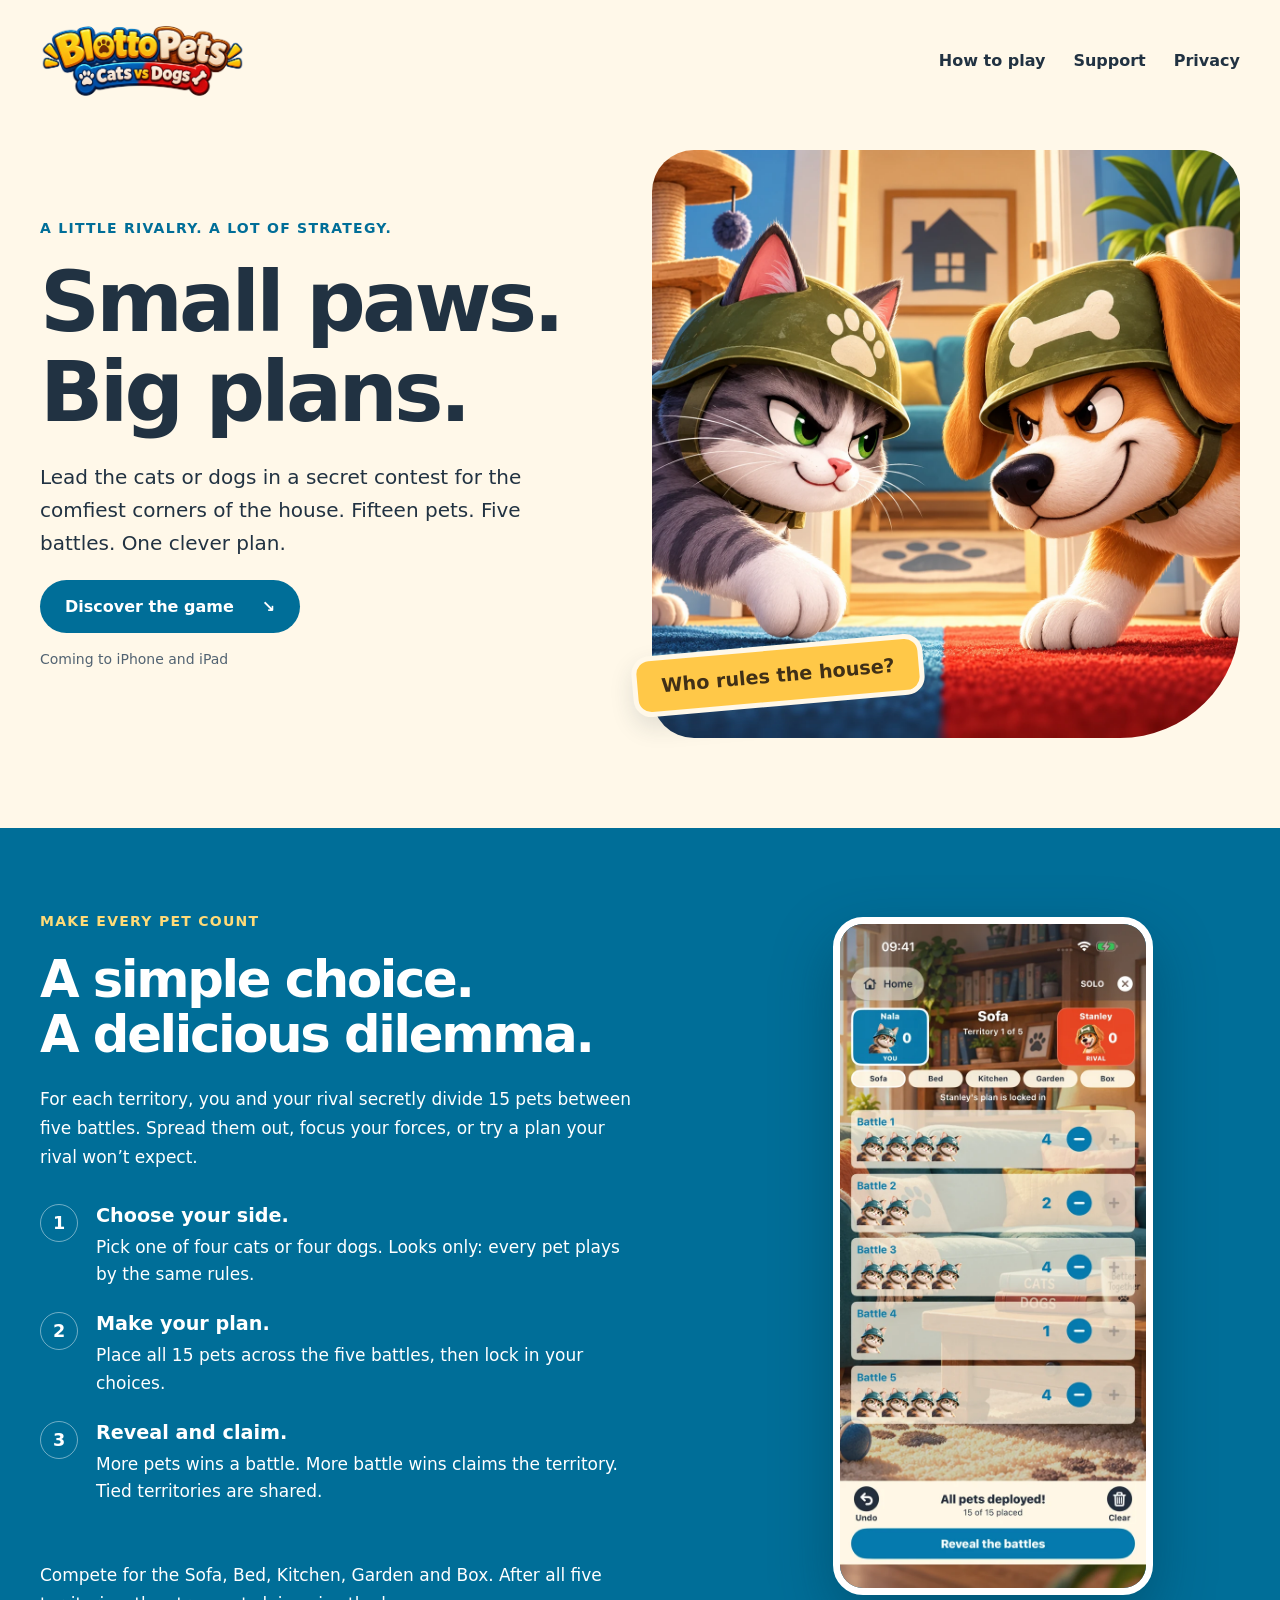
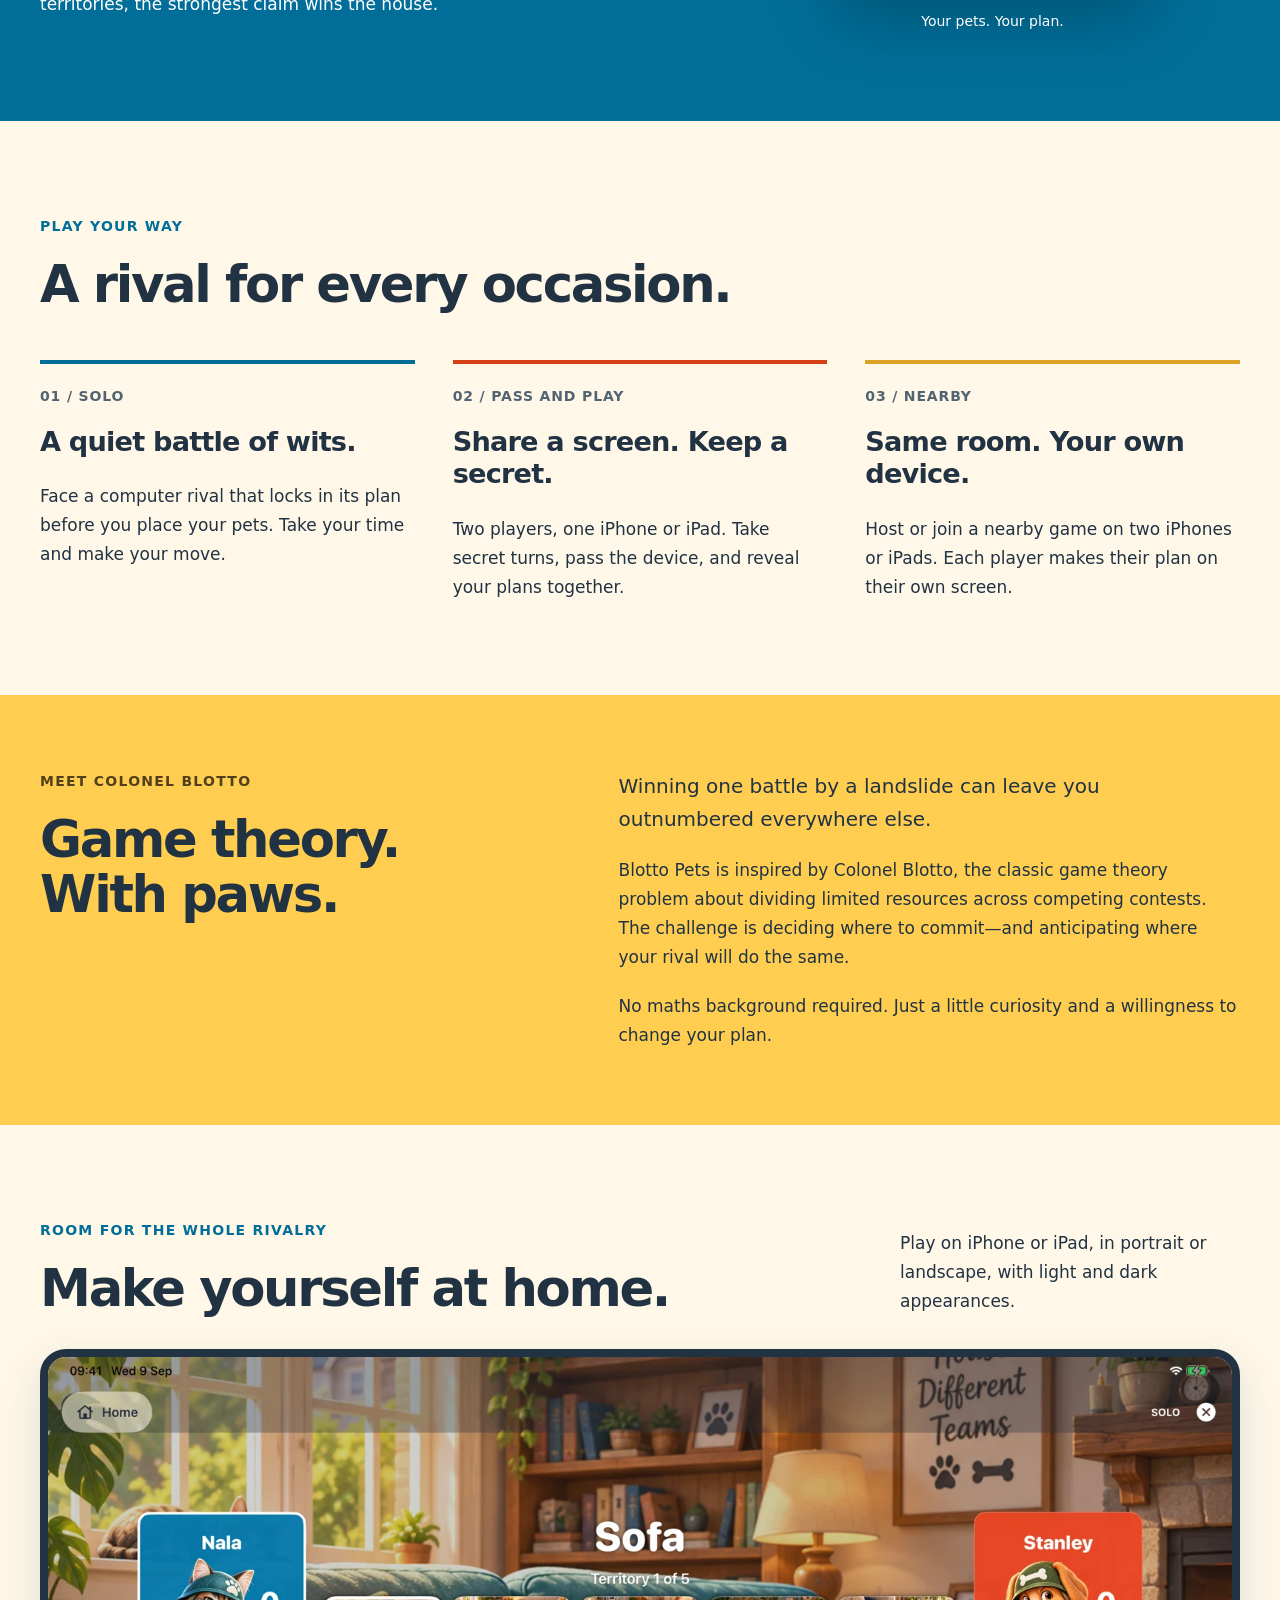
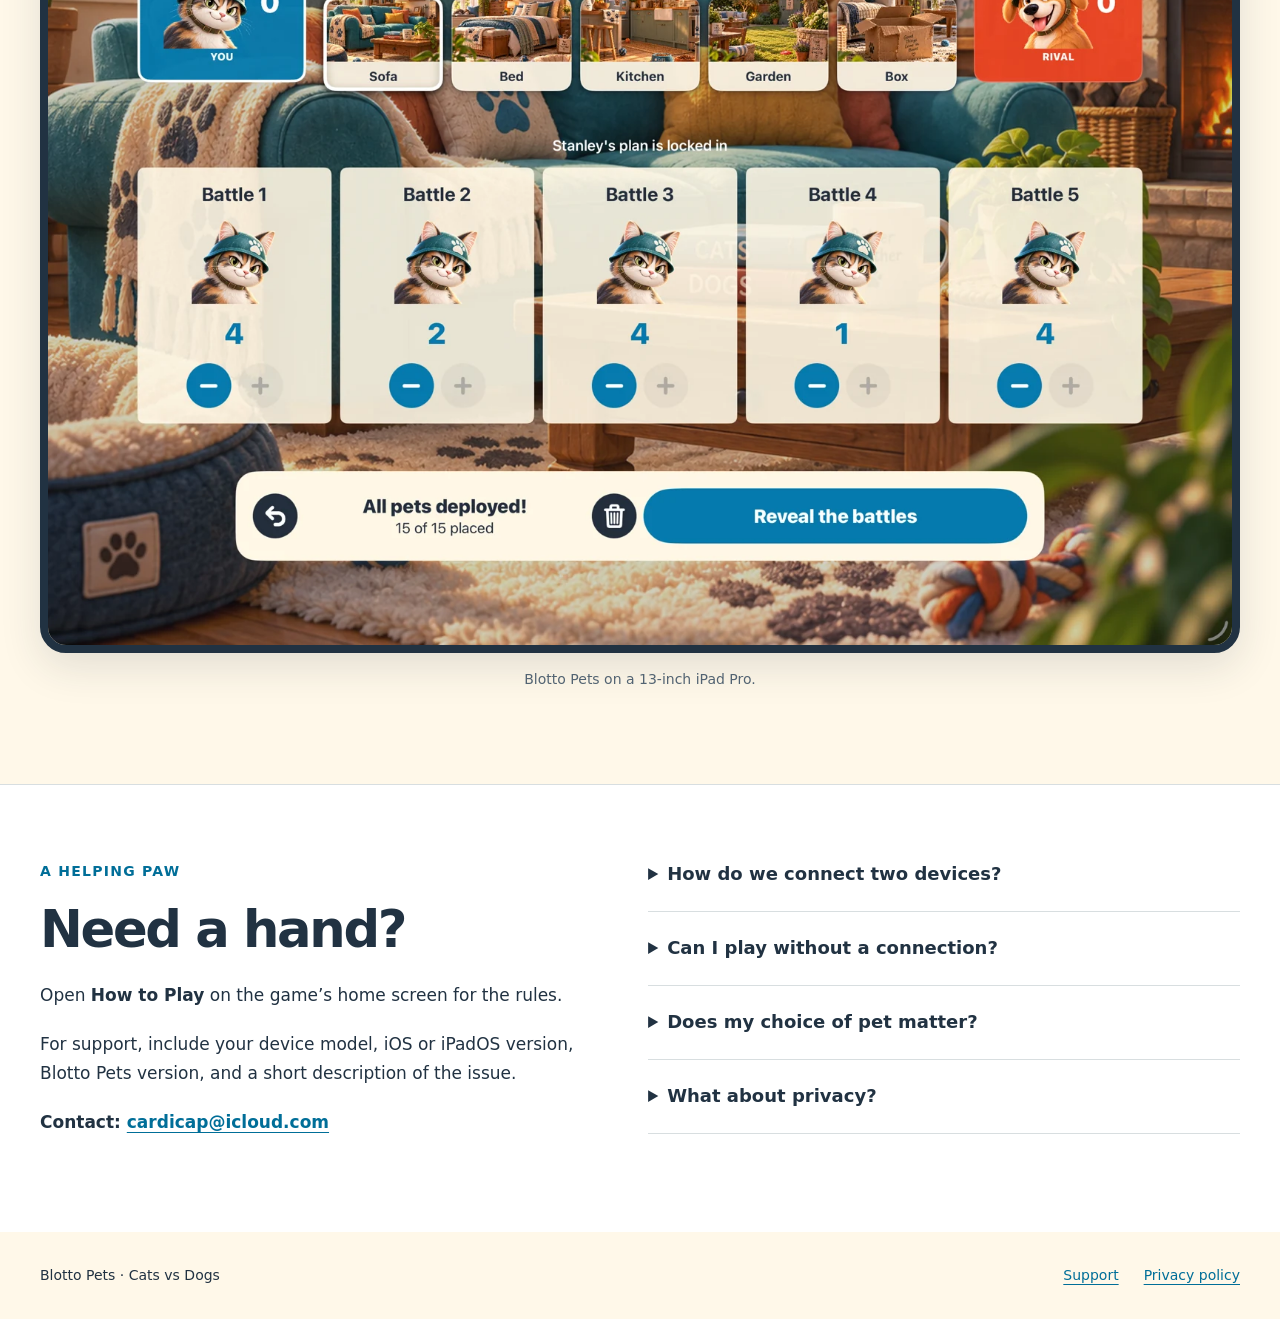
==== index.html @ 14a6a17f "Add files via upload" ====
<!doctype html>
<html lang="en-GB">
<head>
<meta charset="utf-8">
<meta name="viewport" content="width=device-width, initial-scale=1">
<meta name="theme-color" content="#006e98">
<title>Blotto Pets — Small paws. Big plans.</title>
<meta name="description" content="A playful cats-versus-dogs strategy game inspired by Colonel Blotto. Play solo, pass-and-play or with a nearby friend on iPhone and iPad.">
<link rel="icon" type="image/png" href="assets/favicon.png">
<link rel="apple-touch-icon" href="assets/apple-touch-icon.png">
<link rel="stylesheet" href="assets/styles.css">
</head>
<body>
<a class="skip" href="#main">Skip to content</a>
<header class="site-header wrap">
<a class="brand" href="index.html" aria-label="Blotto Pets home"><img src="assets/logo.webp" alt="Blotto Pets: Cats vs Dogs" width="900" height="450"></a>
<nav aria-label="Main navigation"><a href="index.html#how-to-play">How to play</a><a href="index.html#support">Support</a><a href="privacy.html" >Privacy</a></nav>
</header>
<main id="main">
<section class="hero wrap" aria-labelledby="hero-title">
<div class="hero-copy"><p class="eyebrow">A little rivalry. A lot of strategy.</p><h1 id="hero-title">Small paws.<br>Big plans.</h1><p class="intro">Lead the cats or dogs in a secret contest for the comfiest corners of the house. Fifteen pets. Five battles. One clever plan.</p><a class="button" href="#how-to-play">Discover the game <span aria-hidden="true">↘</span></a><p class="availability">Coming to iPhone and iPad</p><!-- Replace availability text with a real App Store link after release. --></div>
<div class="hero-art"><img src="assets/cats-vs-dogs.webp" alt="A cat and dog face off in their colourful shared home." width="1254" height="1254" fetchpriority="high"><span class="art-label">Who rules the house?</span></div>
</section>
<section class="rules-section" id="how-to-play" aria-labelledby="rules-title"><div class="wrap rules-layout"><div><p class="eyebrow">Make every pet count</p><h2 id="rules-title">A simple choice.<br>A delicious dilemma.</h2><p>For each territory, you and your rival secretly divide 15 pets between five battles. Spread them out, focus your forces, or try a plan your rival won’t expect.</p><ol class="steps"><li><strong>Choose your side.</strong><span>Pick one of four cats or four dogs. Looks only: every pet plays by the same rules.</span></li><li><strong>Make your plan.</strong><span>Place all 15 pets across the five battles, then lock in your choices.</span></li><li><strong>Reveal and claim.</strong><span>More pets wins a battle. More battle wins claims the territory. Tied territories are shared.</span></li></ol><p>Compete for the Sofa, Bed, Kitchen, Garden and Box. After all five territories, the strongest claim wins the house.</p></div><figure class="phone-shot"><img src="assets/iphone-gameplay.webp" alt="Blotto Pets on iPhone: Nala’s 15 cats are divided between five battles for the Sofa." width="660" height="1434" loading="lazy"><figcaption>Your pets. Your plan.</figcaption></figure></div></section>
<section class="wrap modes-section" aria-labelledby="modes-title"><p class="eyebrow">Play your way</p><h2 id="modes-title">A rival for every occasion.</h2><div class="modes"><article><span class="mode-number">01 / SOLO</span><h3>A quiet battle of wits.</h3><p>Face a computer rival that locks in its plan before you place your pets. Take your time and make your move.</p></article><article><span class="mode-number">02 / PASS AND PLAY</span><h3>Share a screen. Keep a secret.</h3><p>Two players, one iPhone or iPad. Take secret turns, pass the device, and reveal your plans together.</p></article><article><span class="mode-number">03 / NEARBY</span><h3>Same room. Your own device.</h3><p>Host or join a nearby game on two iPhones or iPads. Each player makes their plan on their own screen.</p></article></div></section>
<section class="theory-section"><div class="wrap theory-layout"><div><p class="eyebrow">Meet Colonel Blotto</p><h2>Game theory.<br>With paws.</h2></div><div><p class="intro">Winning one battle by a landslide can leave you outnumbered everywhere else.</p><p>Blotto Pets is inspired by Colonel Blotto, the classic game theory problem about dividing limited resources across competing contests. The challenge is deciding where to commit—and anticipating where your rival will do the same.</p><p>No maths background required. Just a little curiosity and a willingness to change your plan.</p></div></div></section>
<section class="wrap tablet-section" aria-labelledby="tablet-title"><div class="section-heading"><div><p class="eyebrow">Room for the whole rivalry</p><h2 id="tablet-title">Make yourself at home.</h2></div><p>Play on iPhone or iPad, in portrait or landscape, with light and dark appearances.</p></div><figure><img class="tablet-shot" src="assets/ipad-gameplay.webp" alt="Landscape iPad gameplay showing all five battles, the room map, and both pets’ scores." width="1600" height="1200" loading="lazy"><figcaption>Blotto Pets on a 13-inch iPad Pro.</figcaption></figure></section>
<section class="support-section" id="support"><div class="wrap support-layout"><div><p class="eyebrow">A helping paw</p><h2>Need a hand?</h2><p>Open <strong>How to Play</strong> on the game’s home screen for the rules.</p><p>For support, include your device model, iOS or iPadOS version, Blotto Pets version, and a short description of the issue.</p><p class="contact">Contact: <a href="mailto:cardicap@icloud.com">cardicap@icloud.com</a></p></div><div class="faq"><details><summary>How do we connect two devices?</summary><p>Use the same version of Blotto Pets on both devices. Keep them nearby, enable Wi-Fi and Bluetooth, and allow local-network access when asked. One player chooses Host a game; the other chooses Join a game. Nearby play is not internet matchmaking.</p></details><details><summary>Can I play without a connection?</summary><p>Yes. Solo and pass-and-play work without an internet connection. Nearby multiplayer needs local connectivity between the two devices.</p></details><details><summary>Does my choice of pet matter?</summary><p>Choose your favourite. Pet appearances don’t change the rules or give a gameplay advantage.</p></details><details><summary>What about privacy?</summary><p>No account is needed. The app has no advertising or third-party analytics in this release. Read our <a href="privacy.html">privacy policy</a> for details about local saves and nearby multiplayer.</p></details></div></div></section>
</main>
<footer class="site-footer wrap"><p>Blotto Pets · Cats vs Dogs</p><div><a href="index.html#support">Support</a><a href="privacy.html">Privacy policy</a></div></footer>
</body></html>
---- assets/styles.css ----
:root{--ink:#213242;--blue:#006e98;--deep:#054967;--orange:#d64016;--cream:#fff8e9;--line:#d8dee0;--muted:#526372;--max:1200px;font-family:ui-rounded,"Arial Rounded MT Bold",system-ui,-apple-system,BlinkMacSystemFont,"Segoe UI",sans-serif;color:var(--ink);background:var(--cream);font-synthesis:none}*{box-sizing:border-box}html{scroll-behavior:smooth;scroll-padding-top:24px}body{margin:0}img{display:block;max-width:100%;height:auto}a{color:var(--blue);text-underline-offset:4px}a:hover{text-decoration-thickness:2px}a:focus-visible,summary:focus-visible{outline:3px solid var(--orange);outline-offset:6px;border-radius:3px}.wrap{width:min(var(--max),calc(100% - 64px));margin-inline:auto}.skip{position:absolute;left:16px;top:-100px;background:white;padding:12px;z-index:5}.skip:focus{top:12px}.site-header{display:flex;align-items:center;justify-content:space-between;gap:28px;min-height:120px}.brand{width:205px;flex-shrink:0}.site-header nav{display:flex;gap:28px;flex-wrap:wrap}.site-header nav a{text-decoration:none;color:var(--ink);font-weight:650;font-size:1rem}.site-header nav a[aria-current]{color:var(--blue);text-decoration:underline}.hero{display:grid;grid-template-columns:1fr 1.05fr;gap:52px;align-items:center;padding-block:30px 90px}.eyebrow{font-size:.875rem;font-weight:800;letter-spacing:.09em;text-transform:uppercase;color:var(--blue);margin:0 0 18px}h1,h2,h3{font-weight:850;letter-spacing:-.045em;line-height:1.07;margin:0 0 24px}h1{font-size:clamp(3.2rem,6.5vw,5.8rem)}h2{font-size:clamp(2.3rem,4vw,3.65rem)}h3{font-size:1.7rem;line-height:1.2;letter-spacing:-.03em}p{font-size:1.0625rem;line-height:1.7;margin:0 0 20px}.intro{font-size:1.25rem;line-height:1.65}.button{display:inline-flex;gap:28px;align-items:center;padding:17px 25px;border-radius:100px;background:var(--blue);color:white;text-decoration:none;font-weight:750;font-size:1rem}.button:hover{background:var(--deep)}.availability{font-size:.875rem;margin:15px 0 0;color:var(--muted)}.hero-art{position:relative;isolation:isolate}.hero-art>img{border-radius:42px 42px 120px 42px}.art-label{position:absolute;left:-20px;bottom:32px;transform:rotate(-5deg);background:#ffc848;border:5px solid var(--cream);padding:14px 24px;border-radius:18px;color:#403017;font-weight:800;font-size:1.2rem;box-shadow:0 10px 25px #21324222}.rules-section{background:var(--blue);color:white;padding:82px 0}.rules-section .eyebrow{color:#ffdb78}.rules-layout{display:grid;grid-template-columns:1.1fr .9fr;gap:100px;align-items:center}.rules-layout p{max-width:600px}.steps{padding:0;list-style:none;counter-reset:steps;margin:32px 0}.steps li{counter-increment:steps;position:relative;padding:0 0 24px 56px}.steps li:before{content:counter(steps);position:absolute;left:0;top:0;width:36px;height:36px;display:grid;place-items:center;border:1px solid #ffffff70;border-radius:50%;font-size:1.1rem;font-weight:800}.steps strong{display:block;font-size:1.2rem;margin-bottom:7px}.steps span{font-size:1.0625rem;line-height:1.6;display:block}.phone-shot{margin:0 auto;width:min(100%,320px)}.phone-shot img{border:7px solid #ffffff;border-radius:30px;box-shadow:0 24px 60px #00334466}.phone-shot figcaption{color:white;text-align:center}figcaption{font-size:.875rem;color:var(--muted);margin-top:16px;line-height:1.5}figure{margin:0}.modes-section{padding-block:94px}.modes{display:grid;grid-template-columns:repeat(3,1fr);gap:38px;margin-top:48px}.modes article{border-top:4px solid var(--blue);padding-top:24px}.modes article:nth-child(2){border-color:var(--orange)}.modes article:nth-child(3){border-color:#dda326}.mode-number{font-size:.875rem;font-weight:750;letter-spacing:.06em;display:block;margin-bottom:22px;color:var(--muted)}.modes p{margin:0}.theory-section{background:#ffce50;padding-block:75px}.theory-layout{display:grid;grid-template-columns:.9fr 1.1fr;gap:70px;align-items:start}.theory-section .eyebrow{color:#514019}.theory-section p:last-child{margin:0}.tablet-section{padding-block:94px}.section-heading{display:flex;align-items:end;justify-content:space-between;gap:45px;margin-bottom:34px}.section-heading h2{margin-bottom:0}.section-heading>p{max-width:340px;margin:0}.tablet-shot{border:8px solid var(--ink);border-radius:26px;width:100%;box-shadow:0 14px 40px #21324220}.tablet-section figcaption{text-align:center}.support-section{background:white;padding-block:75px;border-top:1px solid var(--line)}.support-layout{display:grid;grid-template-columns:1fr 1.1fr;gap:70px}.faq details{border-bottom:1px solid var(--line);padding:22px 0}.faq details:first-child{padding-top:0}summary{font-size:1.125rem;line-height:1.6;font-weight:700;cursor:pointer}details p{margin:15px 0 0}.contact{font-weight:650}.pending{background:#fff1c3;color:#644514;box-decoration-break:clone;-webkit-box-decoration-break:clone;padding:2px 5px;border-radius:4px}.site-footer{padding-block:32px;display:flex;gap:24px;justify-content:space-between;align-items:center}.site-footer p{font-size:.875rem;margin:0}.site-footer>div{display:flex;gap:25px}.site-footer a{font-size:.875rem}.privacy{max-width:880px;padding-block:50px 65px}.privacy h1{font-size:clamp(3rem,6vw,4.6rem)}.privacy-heading{margin-bottom:35px}.updated{font-size:.875rem;color:var(--muted)}.privacy-summary{padding:28px 32px;background:var(--blue);color:white;border-radius:22px;margin-bottom:45px}.privacy-summary strong{font-size:1.2rem;line-height:1.5;display:block}.privacy-summary p{margin:12px 0 0}.policy-content section{margin-bottom:36px}.policy-content h2{font-size:1.65rem;letter-spacing:-.025em;line-height:1.25;margin-bottom:14px}.policy-content p{max-width:75ch}.privacy .button{margin-top:12px}@media(max-width:900px){.hero{gap:30px}.rules-layout{gap:50px}.theory-layout,.support-layout{gap:40px}.modes{gap:24px}.hero-art>img{border-radius:28px 28px 80px 28px}.art-label{left:-12px;font-size:1rem;padding:10px 16px}}@media(max-width:680px){.wrap{width:calc(100% - 36px)}.site-header{min-height:100px;gap:8px;flex-wrap:wrap;padding-block:12px 22px}.brand{width:165px}.site-header nav{gap:17px}.site-header nav a{font-size:.875rem}.hero{grid-template-columns:1fr;padding-block:22px 58px;gap:38px}.hero-copy{max-width:540px}.hero h1{font-size:3.75rem}.hero-art{max-width:530px;width:100%;margin:auto}.art-label{left:10px}.rules-section{padding-block:58px}.rules-layout,.theory-layout,.support-layout{grid-template-columns:1fr;gap:40px}.phone-shot{width:280px;max-width:85%}.modes{grid-template-columns:1fr;gap:30px;margin-top:32px}.modes-section,.tablet-section{padding-block:60px}.modes article{padding-top:18px}.mode-number{margin-bottom:14px}.theory-section,.support-section{padding-block:54px}.section-heading{display:block}.section-heading>p{max-width:none;margin-top:22px}.tablet-shot{border-width:4px;border-radius:13px}.site-footer{align-items:start;flex-direction:column;gap:14px}.privacy{padding-top:25px}.privacy-summary{padding:23px}.privacy h1{font-size:3rem}}@media(prefers-reduced-motion:reduce){html{scroll-behavior:auto}}@media print{.site-header nav,.skip,.button,.site-footer{display:none}body{background:white;color:black}.wrap{width:100%}.privacy-summary{background:white;color:black;border:1px solid black}.pending{background:none;border:1px dashed black}}
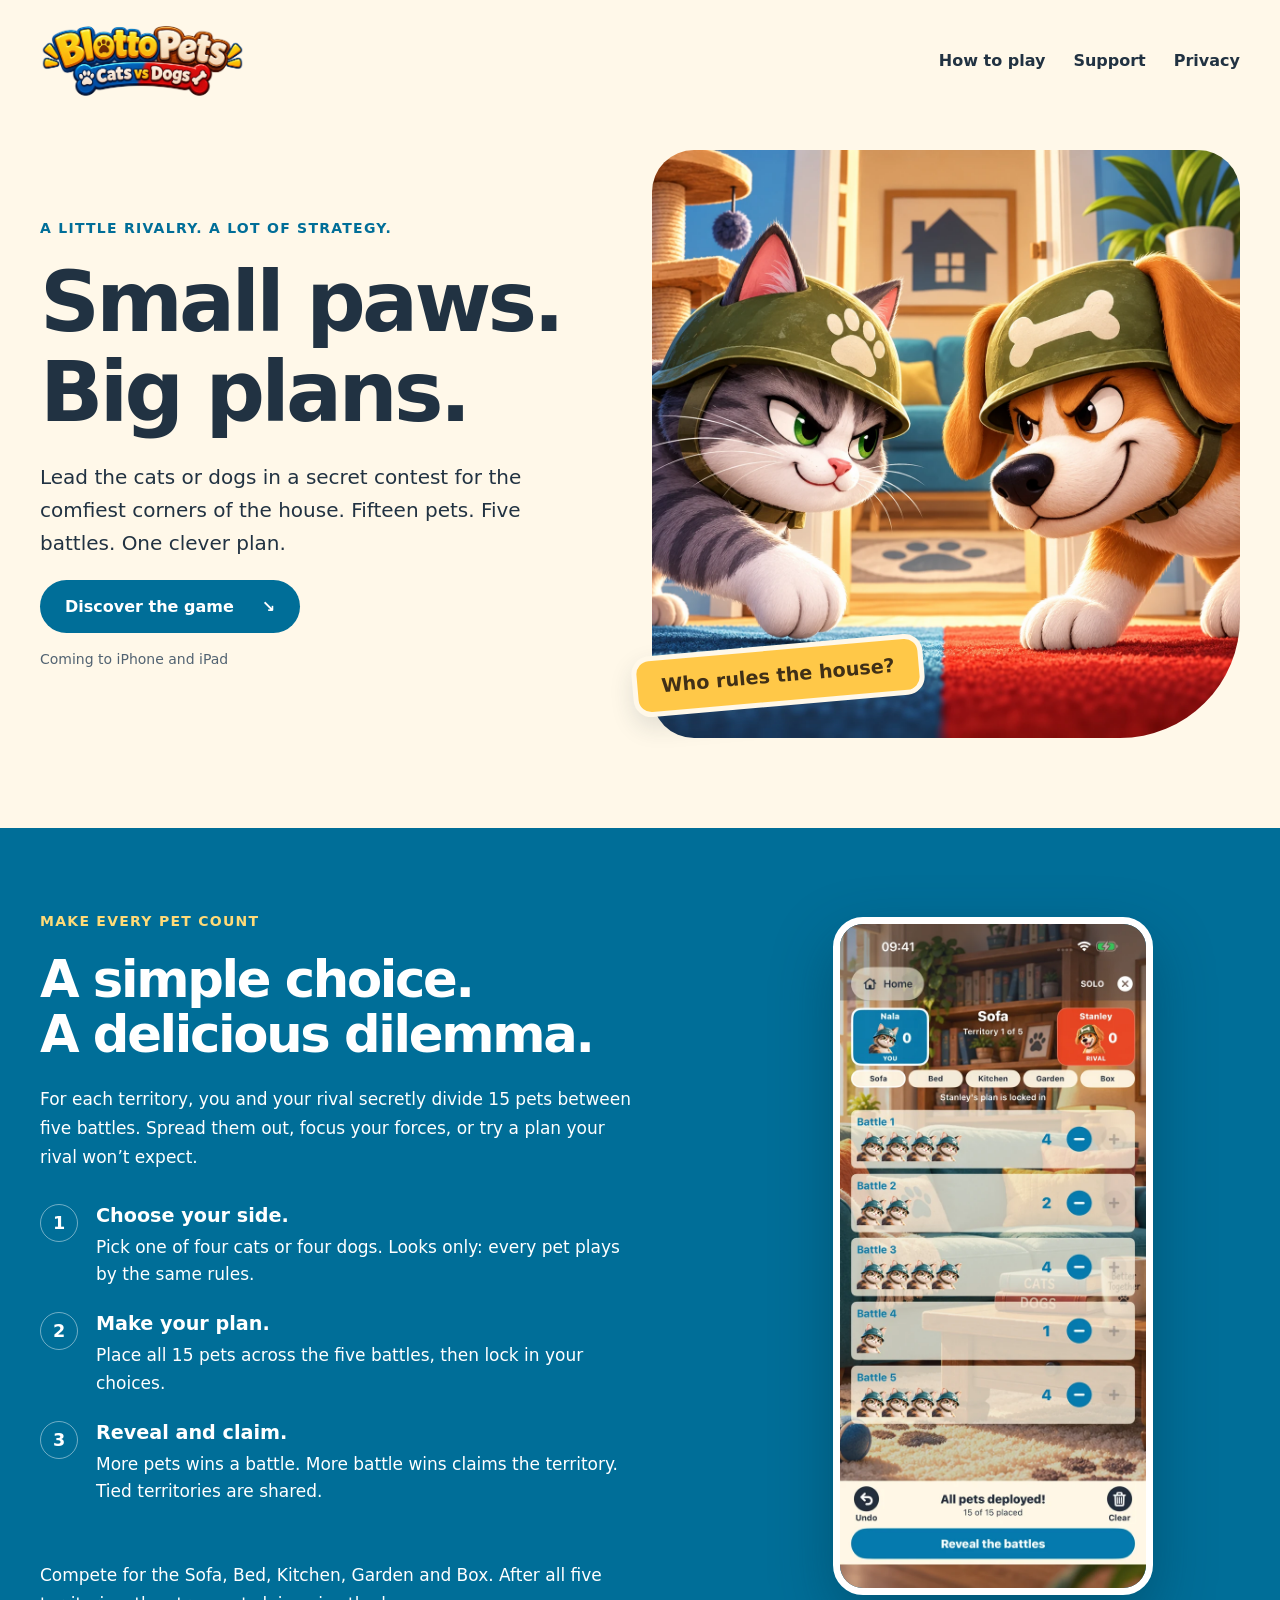
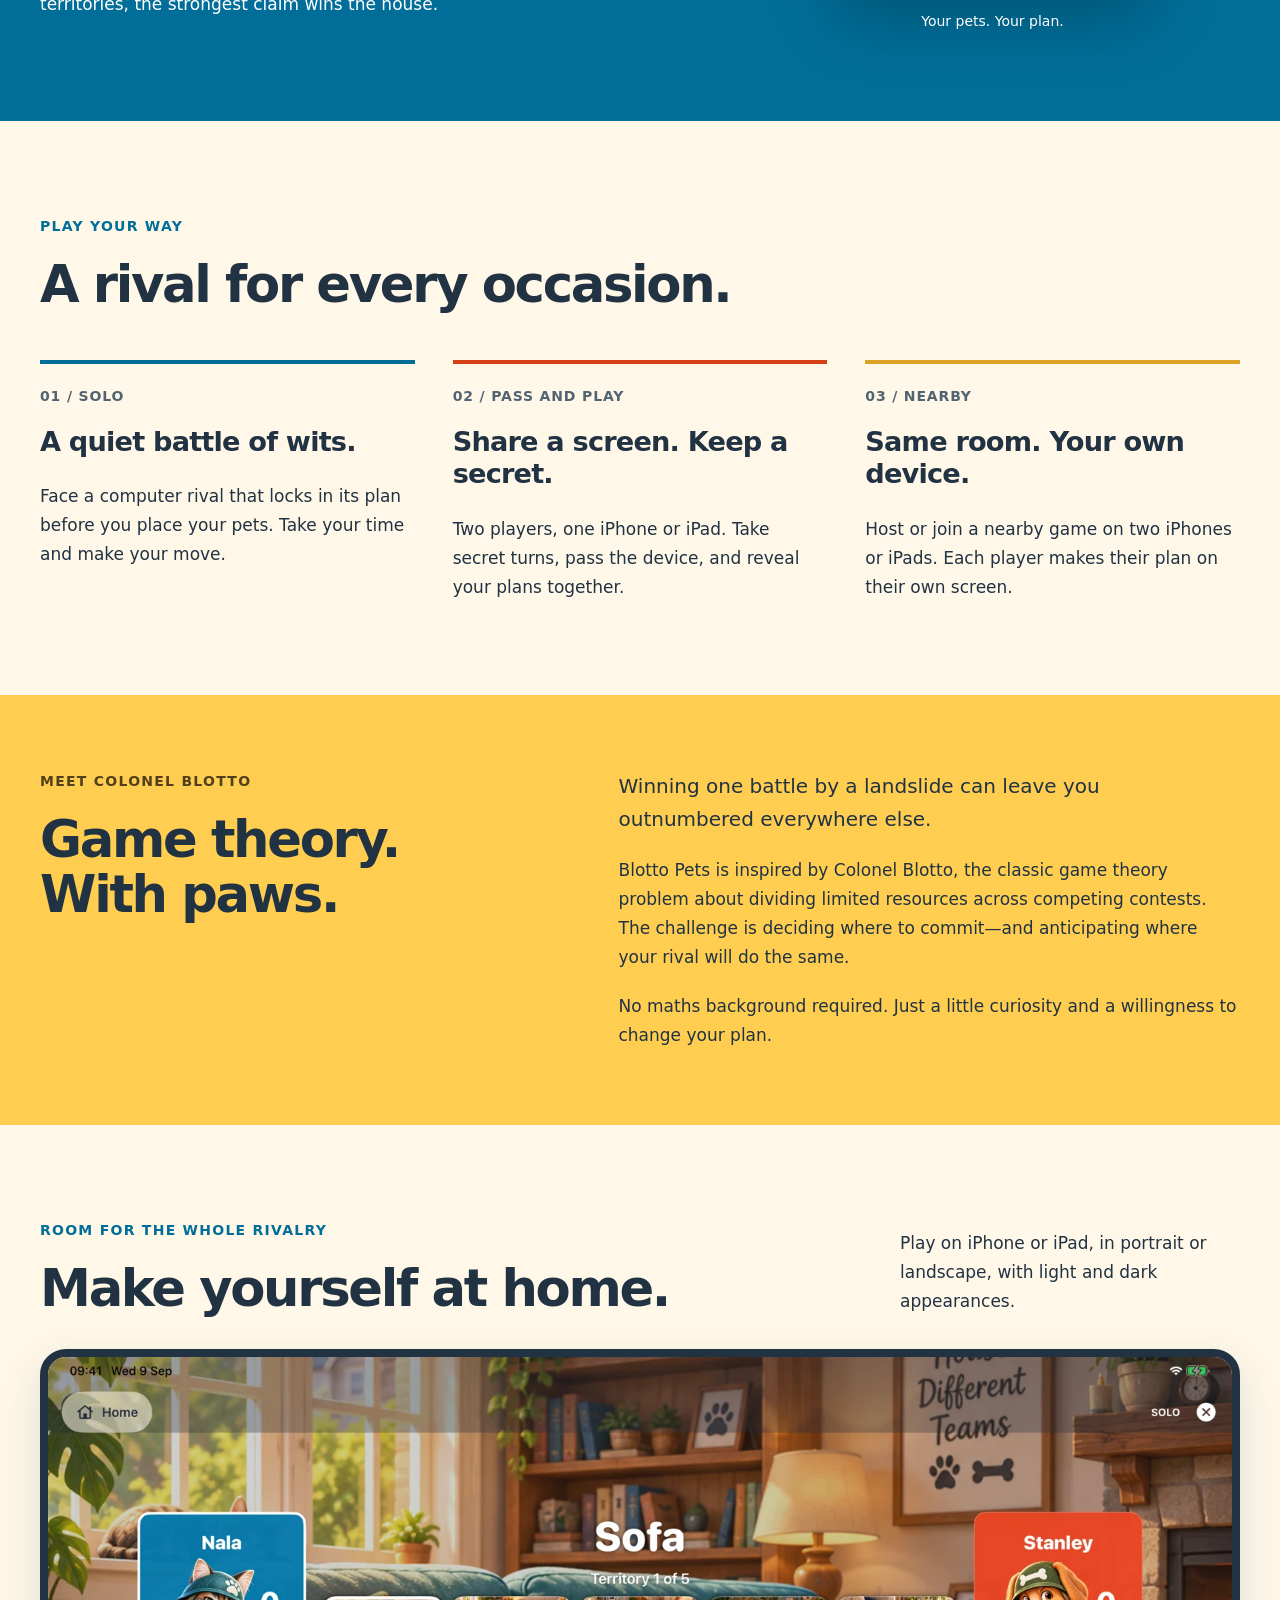
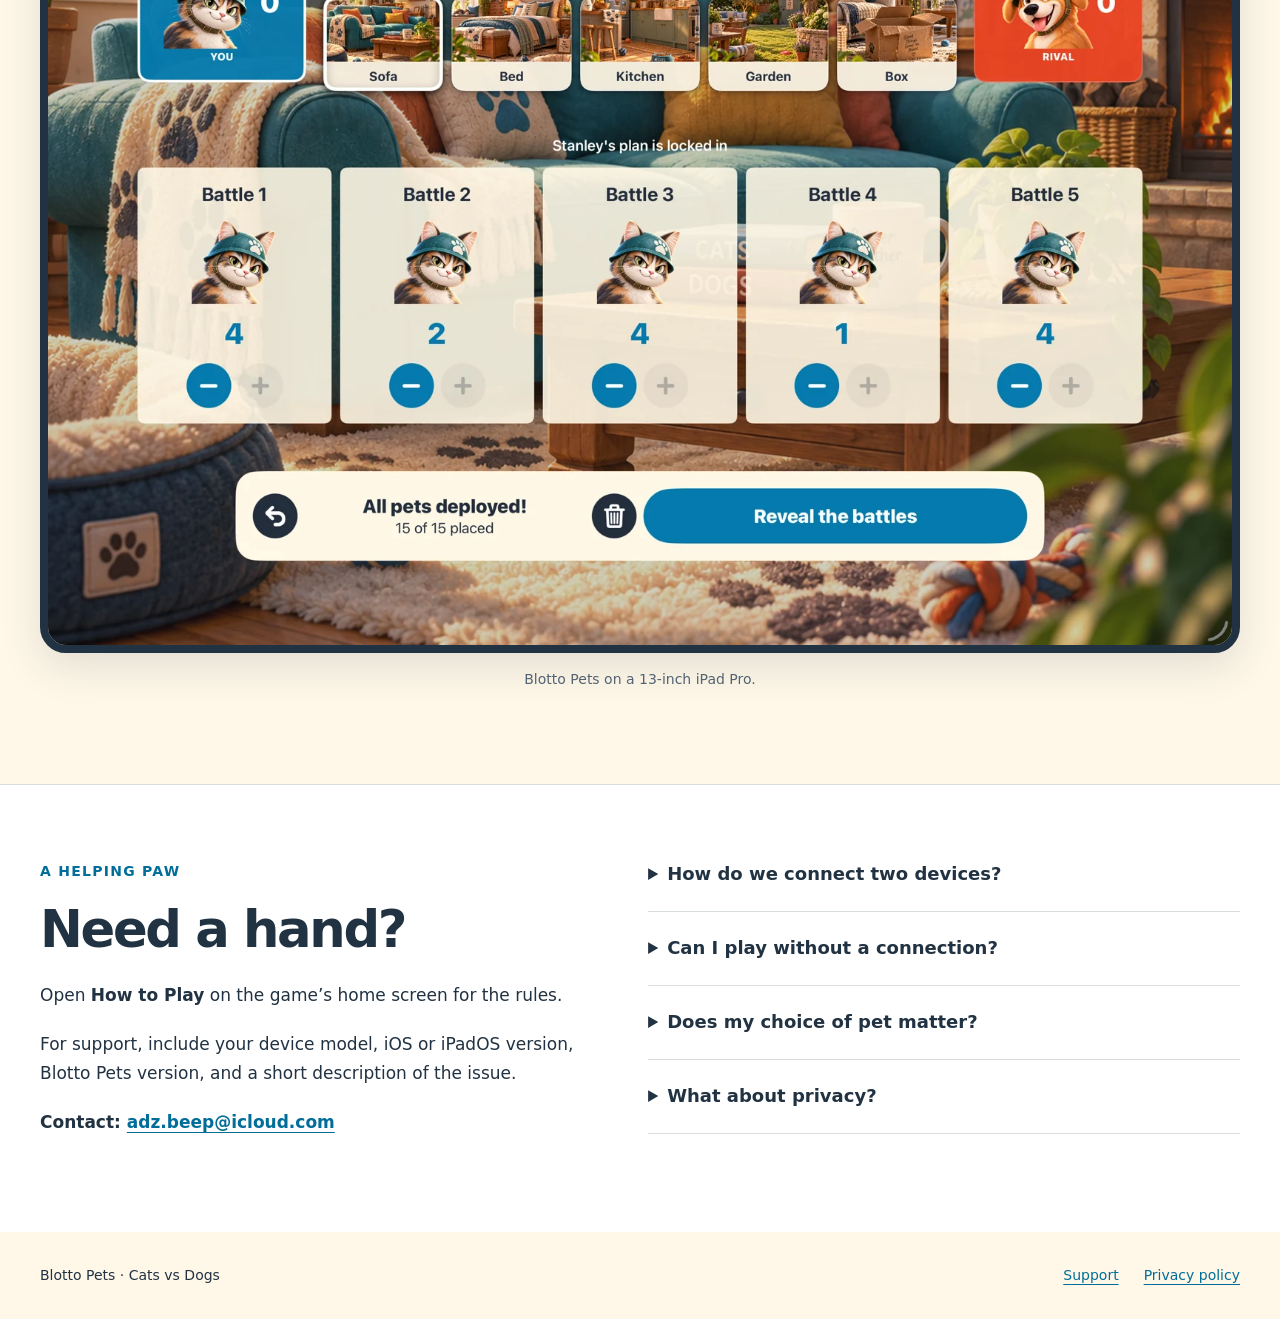
==== commit 4c9e7c66: "Update index.html" ====
--- a/index.html
+++ b/index.html
@@ -25,7 +25,7 @@
 <section class="wrap modes-section" aria-labelledby="modes-title"><p class="eyebrow">Play your way</p><h2 id="modes-title">A rival for every occasion.</h2><div class="modes"><article><span class="mode-number">01 / SOLO</span><h3>A quiet battle of wits.</h3><p>Face a computer rival that locks in its plan before you place your pets. Take your time and make your move.</p></article><article><span class="mode-number">02 / PASS AND PLAY</span><h3>Share a screen. Keep a secret.</h3><p>Two players, one iPhone or iPad. Take secret turns, pass the device, and reveal your plans together.</p></article><article><span class="mode-number">03 / NEARBY</span><h3>Same room. Your own device.</h3><p>Host or join a nearby game on two iPhones or iPads. Each player makes their plan on their own screen.</p></article></div></section>
 <section class="theory-section"><div class="wrap theory-layout"><div><p class="eyebrow">Meet Colonel Blotto</p><h2>Game theory.<br>With paws.</h2></div><div><p class="intro">Winning one battle by a landslide can leave you outnumbered everywhere else.</p><p>Blotto Pets is inspired by Colonel Blotto, the classic game theory problem about dividing limited resources across competing contests. The challenge is deciding where to commit—and anticipating where your rival will do the same.</p><p>No maths background required. Just a little curiosity and a willingness to change your plan.</p></div></div></section>
 <section class="wrap tablet-section" aria-labelledby="tablet-title"><div class="section-heading"><div><p class="eyebrow">Room for the whole rivalry</p><h2 id="tablet-title">Make yourself at home.</h2></div><p>Play on iPhone or iPad, in portrait or landscape, with light and dark appearances.</p></div><figure><img class="tablet-shot" src="assets/ipad-gameplay.webp" alt="Landscape iPad gameplay showing all five battles, the room map, and both pets’ scores." width="1600" height="1200" loading="lazy"><figcaption>Blotto Pets on a 13-inch iPad Pro.</figcaption></figure></section>
-<section class="support-section" id="support"><div class="wrap support-layout"><div><p class="eyebrow">A helping paw</p><h2>Need a hand?</h2><p>Open <strong>How to Play</strong> on the game’s home screen for the rules.</p><p>For support, include your device model, iOS or iPadOS version, Blotto Pets version, and a short description of the issue.</p><p class="contact">Contact: <a href="mailto:cardicap@icloud.com">cardicap@icloud.com</a></p></div><div class="faq"><details><summary>How do we connect two devices?</summary><p>Use the same version of Blotto Pets on both devices. Keep them nearby, enable Wi-Fi and Bluetooth, and allow local-network access when asked. One player chooses Host a game; the other chooses Join a game. Nearby play is not internet matchmaking.</p></details><details><summary>Can I play without a connection?</summary><p>Yes. Solo and pass-and-play work without an internet connection. Nearby multiplayer needs local connectivity between the two devices.</p></details><details><summary>Does my choice of pet matter?</summary><p>Choose your favourite. Pet appearances don’t change the rules or give a gameplay advantage.</p></details><details><summary>What about privacy?</summary><p>No account is needed. The app has no advertising or third-party analytics in this release. Read our <a href="privacy.html">privacy policy</a> for details about local saves and nearby multiplayer.</p></details></div></div></section>
+<section class="support-section" id="support"><div class="wrap support-layout"><div><p class="eyebrow">A helping paw</p><h2>Need a hand?</h2><p>Open <strong>How to Play</strong> on the game’s home screen for the rules.</p><p>For support, include your device model, iOS or iPadOS version, Blotto Pets version, and a short description of the issue.</p><p class="contact">Contact: <a href="mailto:adz.beep@icloud.com">adz.beep@icloud.com</a></p></div><div class="faq"><details><summary>How do we connect two devices?</summary><p>Use the same version of Blotto Pets on both devices. Keep them nearby, enable Wi-Fi and Bluetooth, and allow local-network access when asked. One player chooses Host a game; the other chooses Join a game. Nearby play is not internet matchmaking.</p></details><details><summary>Can I play without a connection?</summary><p>Yes. Solo and pass-and-play work without an internet connection. Nearby multiplayer needs local connectivity between the two devices.</p></details><details><summary>Does my choice of pet matter?</summary><p>Choose your favourite. Pet appearances don’t change the rules or give a gameplay advantage.</p></details><details><summary>What about privacy?</summary><p>No account is needed. The app has no advertising or third-party analytics in this release. Read our <a href="privacy.html">privacy policy</a> for details about local saves and nearby multiplayer.</p></details></div></div></section>
 </main>
 <footer class="site-footer wrap"><p>Blotto Pets · Cats vs Dogs</p><div><a href="index.html#support">Support</a><a href="privacy.html">Privacy policy</a></div></footer>
 </body></html>
